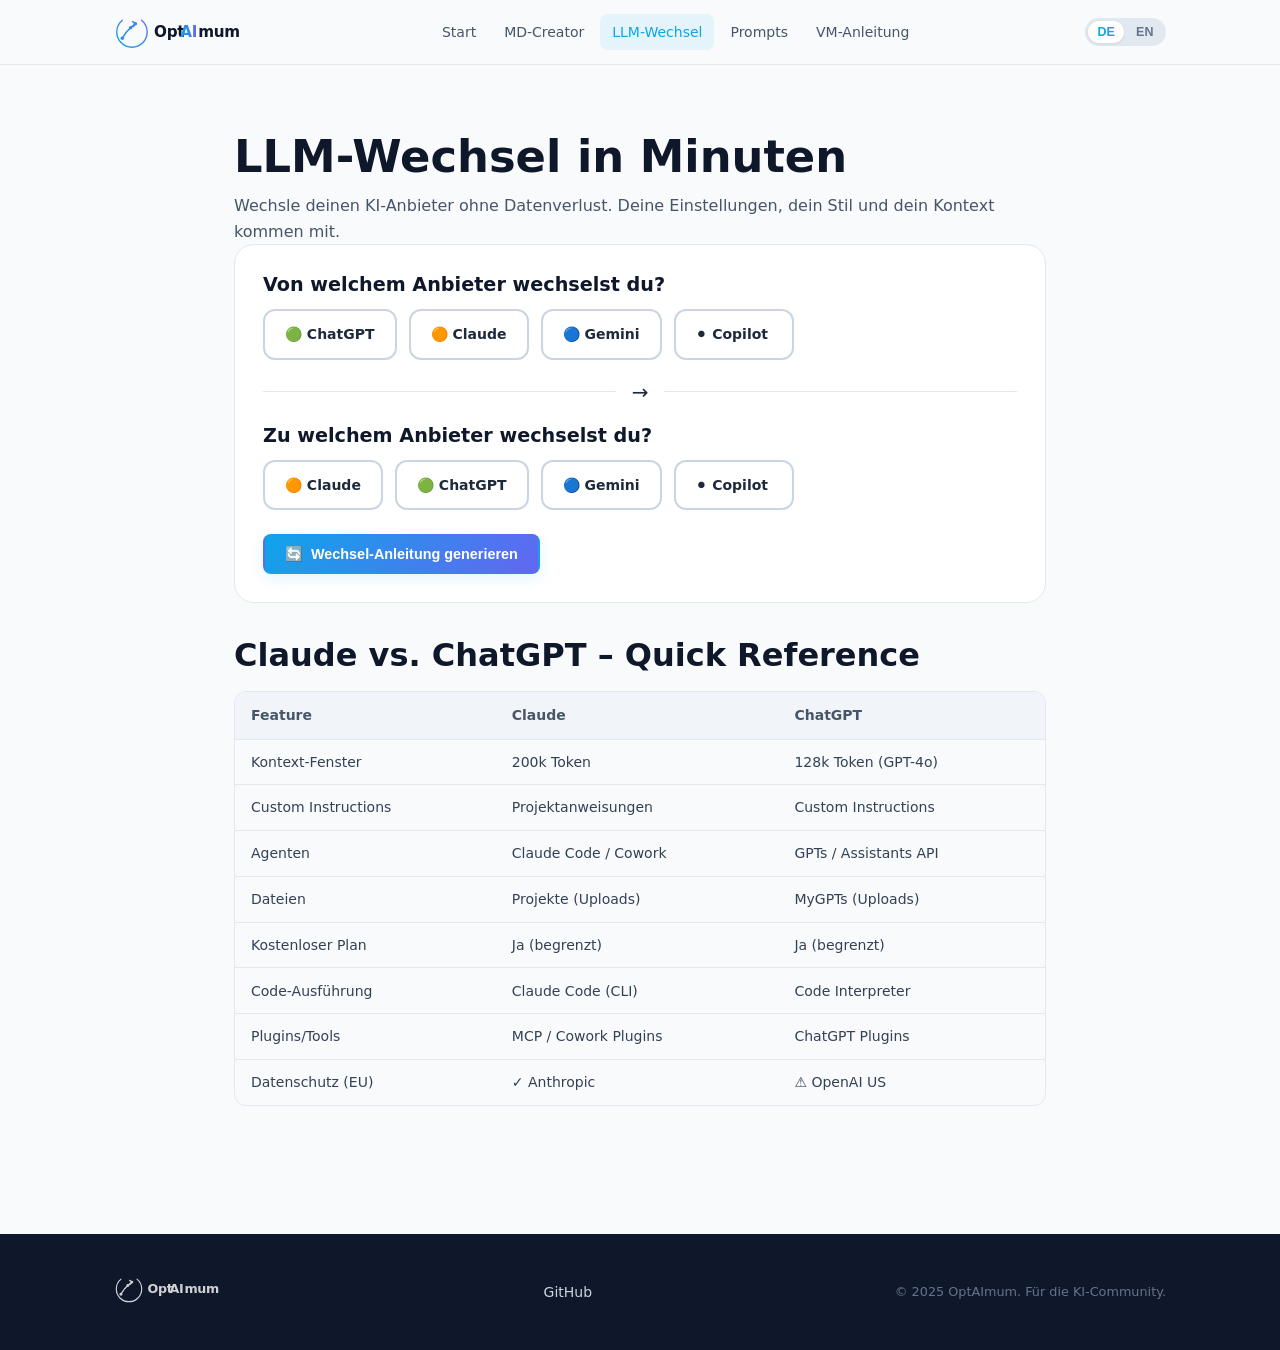
==== llm-switcher.html @ 298781e6 "feat: Initial release v0.1.0 – OptAImum Complete OptAImum website with: - MD Creator: Profile, Skill" ====
<!DOCTYPE html>
<html lang="de" data-lang="de">
<head>
  <meta charset="UTF-8"/>
  <meta name="viewport" content="width=device-width, initial-scale=1.0"/>
  <title>OptAImum – LLM-Wechsel</title>
  <link rel="stylesheet" href="css/style.css"/>
  <style>
    .arrow-badge {
      font-size: 1.5rem; display: flex; align-items: center;
      justify-content: center; color: var(--gray-400); padding: 0 0.5rem;
    }
    .step-card {
      background: var(--white); border: 1px solid var(--gray-200);
      border-radius: var(--radius); padding: 1.25rem; margin-bottom: 0.75rem;
      display: flex; gap: 1rem; align-items: flex-start;
    }
    .step-num {
      width: 32px; height: 32px; border-radius: 50%; flex-shrink: 0;
      background: var(--gradient); color: white; font-weight: 700;
      font-size: 0.875rem; display: flex; align-items: center; justify-content: center;
    }
    .step-time {
      margin-left: auto; font-size: 0.78rem; color: var(--gray-500);
      white-space: nowrap; padding-top: 0.2rem;
      background: var(--gray-100); padding: 0.2rem 0.6rem; border-radius: 10px;
    }
    .platforms-row { display: flex; align-items: center; gap: 0.75rem; flex-wrap: wrap; }
    .comparison-check { color: var(--accent); }
    .comparison-warn  { color: var(--warn); }
    .time-total {
      background: var(--gradient-soft); border: 1px solid rgba(14,165,233,0.2);
      border-radius: var(--radius); padding: 1rem 1.25rem;
      display: flex; align-items: center; gap: 1rem; margin-bottom: 1.5rem;
    }
  </style>
</head>
<body>

<nav class="navbar">
  <div class="container navbar-inner">
    <a class="navbar-logo" href="index.html"><img src="assets/logo.svg" alt="OptAImum" height="36"/></a>
    <button class="hamburger" id="hamburger"><span></span><span></span><span></span></button>
    <div class="navbar-links" id="navLinks">
      <a href="index.html" data-lang-key="nav.home">Start</a>
      <a href="md-creator.html" data-lang-key="nav.mdCreator">MD-Creator</a>
      <a href="llm-switcher.html" class="active" data-lang-key="nav.llmSwitch">LLM-Wechsel</a>
      <a href="prompt-generator.html" data-lang-key="nav.promptGen">Prompts</a>
      <a href="vm-guide.html" data-lang-key="nav.vmGuide">VM-Anleitung</a>
    </div>
    <div class="lang-toggle">
      <button class="lang-btn" data-lang="de">DE</button>
      <button class="lang-btn" data-lang="en">EN</button>
    </div>
  </div>
</nav>

<section class="section">
  <div class="container" style="max-width:860px">
    <h1 id="llmTitle">LLM-Wechsel in Minuten</h1>
    <p class="mt-1 mb-4" id="llmIntro">Wechsle deinen KI-Anbieter ohne Datenverlust.</p>

    <!-- Platform selector -->
    <div class="card mb-3">
      <h3 id="fromLabel" style="margin-bottom:0.75rem">Von welchem Anbieter wechselst du?</h3>
      <div class="platform-select" id="fromPlatforms">
        <div class="platform-chip" data-val="chatgpt" onclick="selectFrom('chatgpt')">🟢 ChatGPT</div>
        <div class="platform-chip" data-val="claude" onclick="selectFrom('claude')">🟠 Claude</div>
        <div class="platform-chip" data-val="gemini" onclick="selectFrom('gemini')">🔵 Gemini</div>
        <div class="platform-chip" data-val="copilot" onclick="selectFrom('copilot')">⚫ Copilot</div>
      </div>

      <div class="flex-center gap-2" style="margin: 1rem 0;">
        <div style="flex:1; height:1px; background: var(--gray-200)"></div>
        <span style="font-size: 1.25rem">→</span>
        <div style="flex:1; height:1px; background: var(--gray-200)"></div>
      </div>

      <h3 id="toLabel" style="margin-bottom:0.75rem">Zu welchem Anbieter wechselst du?</h3>
      <div class="platform-select" id="toPlatforms">
        <div class="platform-chip" data-val="claude" onclick="selectTo('claude')">🟠 Claude</div>
        <div class="platform-chip" data-val="chatgpt" onclick="selectTo('chatgpt')">🟢 ChatGPT</div>
        <div class="platform-chip" data-val="gemini" onclick="selectTo('gemini')">🔵 Gemini</div>
        <div class="platform-chip" data-val="copilot" onclick="selectTo('copilot')">⚫ Copilot</div>
      </div>

      <div class="mt-3">
        <button class="btn btn-primary" onclick="generateGuide()" id="generateBtn">
          🔄 <span id="generateBtnText">Wechsel-Anleitung generieren</span>
        </button>
      </div>
    </div>

    <!-- Guide output -->
    <div id="guideOutput" class="hidden">
      <div class="time-total">
        <span style="font-size:1.5rem">⏱️</span>
        <div>
          <strong id="timeTotalLabel">Geschätzter Aufwand:</strong>
          <span id="timeTotal">~18 Minuten</span>
        </div>
        <div class="ml-auto">
          <span class="badge badge-green" id="difficultyBadge">Einfach</span>
        </div>
      </div>

      <div id="stepsContainer"></div>

      <div class="alert alert-info mt-3" id="tipBox">
        <span class="alert-icon">💡</span>
        <span id="tipText"></span>
      </div>

      <div class="mt-3">
        <a href="md-creator.html" class="btn btn-primary">📝 <span id="mdCreatorLink">MD-Creator öffnen</span></a>
      </div>
    </div>

    <!-- Comparison table -->
    <div class="mt-4">
      <h2 id="compTitle" style="margin-bottom:1rem">Claude vs. ChatGPT – Quick Reference</h2>
      <div class="table-wrap">
        <table id="compTable">
          <thead><tr id="compHeaders"></tr></thead>
          <tbody id="compRows"></tbody>
        </table>
      </div>
    </div>

  </div>
</section>

<footer>
  <div class="container footer-inner">
    <div class="footer-logo"><img src="assets/logo.svg" alt="OptAImum"/></div>
    <div class="footer-links">
      <a href="https://github.com/cryptoclemens/OptAImum" target="_blank">GitHub</a>
    </div>
    <span class="text-muted" style="font-size:0.8rem;" data-lang-key="footer.copy">© 2025 OptAImum.</span>
  </div>
</footer>

<script src="js/i18n.js"></script>
<script src="js/app.js"></script>
<script>
  let fromPlatform = null;
  let toPlatform   = null;

  function selectFrom(val) {
    fromPlatform = val;
    document.querySelectorAll('#fromPlatforms .platform-chip').forEach(c => {
      c.classList.toggle('selected', c.dataset.val === val);
    });
  }
  function selectTo(val) {
    toPlatform = val;
    document.querySelectorAll('#toPlatforms .platform-chip').forEach(c => {
      c.classList.toggle('selected-to', c.dataset.val === val);
    });
  }

  function generateGuide() {
    if (!fromPlatform || !toPlatform) {
      showToast(currentLang === 'de' ? 'Bitte wähle Start- und Ziel-Plattform.' : 'Please select source and target platform.', 'error');
      return;
    }
    if (fromPlatform === toPlatform) {
      showToast(currentLang === 'de' ? 'Start und Ziel sind gleich.' : 'Source and target are the same.', 'error');
      return;
    }

    const llm = t[currentLang].llm;
    const key = `${fromPlatform}_${toPlatform}`;
    const steps = llm.steps[key];

    document.getElementById('guideOutput').classList.remove('hidden');

    if (steps) {
      const totalTime = steps.reduce((acc, s) => {
        const m = parseInt((s.time || '0').replace(/\D/g,'')) || 0;
        return acc + m;
      }, 0);
      document.getElementById('timeTotal').textContent = `~${totalTime} ${currentLang === 'de' ? 'Minuten' : 'minutes'}`;

      document.getElementById('stepsContainer').innerHTML = steps.map((s, i) => `
        <div class="step-card">
          <div class="step-num">${i+1}</div>
          <div style="flex:1">
            <strong>${s.title}</strong>
            <p class="text-sm mt-1">${s.desc}</p>
          </div>
          <span class="step-time">${s.time}</span>
        </div>
      `).join('');
    } else {
      document.getElementById('stepsContainer').innerHTML = `
        <div class="alert alert-warn">
          <span class="alert-icon">⚠️</span>
          <span>${currentLang === 'de'
            ? `Direkte Anleitung für ${fromPlatform} → ${toPlatform} wird bald ergänzt. Der allgemeine Prozess: Kontext sichern → Account einrichten → Einstellungen übertragen → Testen.`
            : `Direct guide for ${fromPlatform} → ${toPlatform} coming soon. General process: Save context → Set up account → Transfer settings → Test.`
          }</span>
        </div>`;
      document.getElementById('timeTotal').textContent = currentLang === 'de' ? '~20 Minuten' : '~20 minutes';
    }

    document.getElementById('tipText').textContent = llm.tip;
    document.getElementById('mdCreatorLink').textContent = currentLang === 'de' ? 'MD-Creator öffnen' : 'Open MD Creator';
  }

  function renderComparison() {
    const c = t[currentLang].llm.comparison;
    document.getElementById('compTitle').textContent = c.title;
    document.getElementById('compHeaders').innerHTML = c.headers.map(h => `<th>${h}</th>`).join('');
    document.getElementById('compRows').innerHTML = c.rows.map(row => `
      <tr>${row.map((cell, i) => `<td>${cell}</td>`).join('')}</tr>
    `).join('');
  }

  function refreshLabels() {
    const llm = t[currentLang].llm;
    document.getElementById('llmTitle').textContent = llm.pageTitle;
    document.getElementById('llmIntro').textContent = llm.intro;
    document.getElementById('fromLabel').textContent = llm.from;
    document.getElementById('toLabel').textContent = llm.to;
    document.getElementById('generateBtnText').textContent = llm.generate;
    renderComparison();
  }

  document.addEventListener('DOMContentLoaded', renderComparison);
  document.addEventListener('langChange', refreshLabels);
</script>
</body>
</html>
---- css/style.css ----
/* ============================================================
   OptAImum – Main Stylesheet
   ============================================================ */

:root {
  --primary:      #0EA5E9;
  --primary-dark: #0284C7;
  --secondary:    #6366F1;
  --accent:       #10B981;
  --warn:         #F59E0B;
  --dark:         #0F172A;
  --gray-900:     #1E293B;
  --gray-800:     #334155;
  --gray-700:     #475569;
  --gray-500:     #64748B;
  --gray-300:     #CBD5E1;
  --gray-200:     #E2E8F0;
  --gray-100:     #F1F5F9;
  --gray-50:      #F8FAFC;
  --white:        #FFFFFF;
  --gradient:     linear-gradient(135deg, #0EA5E9 0%, #6366F1 100%);
  --gradient-soft:linear-gradient(135deg, rgba(14,165,233,0.08) 0%, rgba(99,102,241,0.08) 100%);
  --radius:       12px;
  --radius-lg:    20px;
  --radius-sm:    8px;
  --shadow-sm:    0 1px 3px rgba(0,0,0,0.08);
  --shadow:       0 4px 16px rgba(14,165,233,0.12);
  --shadow-lg:    0 8px 40px rgba(14,165,233,0.18);
  --transition:   0.22s ease;
}

/* ---- Reset & Base ---- */
*, *::before, *::after { box-sizing: border-box; margin: 0; padding: 0; }
html { scroll-behavior: smooth; }
body {
  font-family: 'Segoe UI', Inter, system-ui, -apple-system, sans-serif;
  background: var(--gray-50);
  color: var(--gray-900);
  line-height: 1.6;
  min-height: 100vh;
}
a { color: var(--primary); text-decoration: none; transition: color var(--transition); }
a:hover { color: var(--secondary); }
img, svg { max-width: 100%; }
ul { list-style: none; }

/* ---- Typography ---- */
h1, h2, h3, h4 { line-height: 1.25; font-weight: 700; color: var(--dark); }
h1 { font-size: clamp(1.9rem, 4vw, 2.8rem); }
h2 { font-size: clamp(1.4rem, 3vw, 2rem); }
h3 { font-size: 1.2rem; }
p  { color: var(--gray-700); }

.gradient-text {
  background: var(--gradient);
  -webkit-background-clip: text;
  -webkit-text-fill-color: transparent;
  background-clip: text;
}

/* ---- Layout Utilities ---- */
.container { max-width: 1100px; margin: 0 auto; padding: 0 1.5rem; }
.section    { padding: 4rem 0; }
.section-sm { padding: 2.5rem 0; }
.flex       { display: flex; }
.flex-center{ display: flex; align-items: center; justify-content: center; }
.gap-1      { gap: 0.5rem; }
.gap-2      { gap: 1rem; }
.gap-3      { gap: 1.5rem; }
.grid-2     { display: grid; grid-template-columns: repeat(auto-fit, minmax(280px, 1fr)); gap: 1.5rem; }
.grid-3     { display: grid; grid-template-columns: repeat(auto-fit, minmax(240px, 1fr)); gap: 1.5rem; }
.grid-4     { display: grid; grid-template-columns: repeat(auto-fit, minmax(220px, 1fr)); gap: 1.5rem; }
.text-center{ text-align: center; }
.text-sm    { font-size: 0.875rem; }
.text-xs    { font-size: 0.75rem; }
.text-muted { color: var(--gray-500); }
.mt-1 { margin-top: 0.5rem; }
.mt-2 { margin-top: 1rem; }
.mt-3 { margin-top: 1.5rem; }
.mt-4 { margin-top: 2rem; }
.mb-1 { margin-bottom: 0.5rem; }
.mb-2 { margin-bottom: 1rem; }
.mb-3 { margin-bottom: 1.5rem; }
.hidden { display: none !important; }

/* ---- Navbar ---- */
.navbar {
  position: sticky; top: 0; z-index: 100;
  background: rgba(248,250,252,0.92);
  backdrop-filter: blur(12px);
  border-bottom: 1px solid var(--gray-200);
  padding: 0.875rem 0;
}
.navbar-inner {
  display: flex; align-items: center; justify-content: space-between;
  gap: 1rem;
}
.navbar-logo { display: flex; align-items: center; }
.navbar-logo img { height: 36px; }
.navbar-links {
  display: flex; align-items: center; gap: 0.25rem;
  flex-wrap: wrap;
}
.navbar-links a {
  padding: 0.4rem 0.75rem;
  border-radius: var(--radius-sm);
  font-size: 0.875rem; font-weight: 500;
  color: var(--gray-700);
  transition: all var(--transition);
}
.navbar-links a:hover, .navbar-links a.active {
  color: var(--primary);
  background: rgba(14,165,233,0.08);
}
.lang-toggle {
  display: flex; align-items: center;
  background: var(--gray-200); border-radius: 20px;
  padding: 3px; gap: 2px;
}
.lang-btn {
  border: none; background: none; cursor: pointer;
  padding: 0.25rem 0.6rem; border-radius: 16px;
  font-size: 0.78rem; font-weight: 600;
  color: var(--gray-500); transition: all var(--transition);
}
.lang-btn.active {
  background: var(--white); color: var(--primary);
  box-shadow: var(--shadow-sm);
}
.hamburger { display: none; cursor: pointer; background: none; border: none; padding: 0.5rem; }
.hamburger span {
  display: block; width: 22px; height: 2px;
  background: var(--gray-700); margin: 5px 0;
  border-radius: 2px; transition: all var(--transition);
}

/* ---- Buttons ---- */
.btn {
  display: inline-flex; align-items: center; gap: 0.5rem;
  padding: 0.6rem 1.25rem; border-radius: var(--radius-sm);
  font-size: 0.9rem; font-weight: 600; cursor: pointer;
  border: 2px solid transparent; transition: all var(--transition);
  text-decoration: none; white-space: nowrap;
}
.btn-primary {
  background: var(--gradient); color: var(--white);
  box-shadow: var(--shadow);
}
.btn-primary:hover {
  color: var(--white); transform: translateY(-1px);
  box-shadow: var(--shadow-lg);
}
.btn-secondary {
  background: var(--white); color: var(--primary);
  border-color: var(--primary);
}
.btn-secondary:hover {
  background: rgba(14,165,233,0.06); color: var(--primary);
  transform: translateY(-1px);
}
.btn-ghost {
  background: none; color: var(--gray-700);
  border-color: var(--gray-300);
}
.btn-ghost:hover { background: var(--gray-100); color: var(--dark); }
.btn-sm { padding: 0.4rem 0.9rem; font-size: 0.82rem; }
.btn-lg { padding: 0.8rem 1.75rem; font-size: 1rem; border-radius: var(--radius); }
.btn-block { width: 100%; justify-content: center; }

/* ---- Cards ---- */
.card {
  background: var(--white);
  border: 1px solid var(--gray-200);
  border-radius: var(--radius-lg);
  padding: 1.75rem;
  transition: all var(--transition);
}
.card:hover { box-shadow: var(--shadow); border-color: var(--gray-300); }
.card-feature {
  cursor: pointer; text-decoration: none;
  display: block; color: inherit;
}
.card-feature:hover {
  border-color: var(--primary);
  box-shadow: 0 0 0 3px rgba(14,165,233,0.1), var(--shadow);
  transform: translateY(-3px);
  color: inherit;
}
.card-icon {
  width: 52px; height: 52px;
  border-radius: var(--radius);
  background: var(--gradient-soft);
  display: flex; align-items: center; justify-content: center;
  font-size: 1.6rem; margin-bottom: 1rem;
  border: 1px solid var(--gray-200);
}

/* ---- Hero ---- */
.hero {
  padding: 5rem 0 4rem;
  background: linear-gradient(180deg, var(--white) 0%, var(--gray-50) 100%);
  border-bottom: 1px solid var(--gray-200);
  text-align: center;
}
.hero-badge {
  display: inline-flex; align-items: center; gap: 0.4rem;
  background: var(--gradient-soft);
  border: 1px solid rgba(14,165,233,0.25);
  border-radius: 20px; padding: 0.3rem 0.9rem;
  font-size: 0.78rem; font-weight: 600;
  color: var(--primary); margin-bottom: 1.5rem;
}
.hero p {
  max-width: 600px; margin: 1rem auto 2rem;
  font-size: 1.1rem; color: var(--gray-700);
}
.hero-actions { display: flex; gap: 1rem; justify-content: center; flex-wrap: wrap; }

/* ---- Section Header ---- */
.section-header { text-align: center; margin-bottom: 2.5rem; }
.section-header p { max-width: 540px; margin: 0.75rem auto 0; }

/* ---- Badges / Tags ---- */
.badge {
  display: inline-flex; align-items: center;
  padding: 0.2rem 0.6rem; border-radius: 20px;
  font-size: 0.72rem; font-weight: 600;
}
.badge-blue   { background: rgba(14,165,233,0.12); color: var(--primary); }
.badge-purple { background: rgba(99,102,241,0.12); color: var(--secondary); }
.badge-green  { background: rgba(16,185,129,0.12); color: var(--accent); }
.badge-yellow { background: rgba(245,158,11,0.12); color: var(--warn); }

/* ---- Alert / Info Boxes ---- */
.alert {
  border-radius: var(--radius);
  padding: 1rem 1.25rem;
  border: 1px solid;
  font-size: 0.88rem;
  display: flex; gap: 0.75rem; align-items: flex-start;
}
.alert-info   { background: rgba(14,165,233,0.07); border-color: rgba(14,165,233,0.25); color: var(--gray-800); }
.alert-success{ background: rgba(16,185,129,0.07); border-color: rgba(16,185,129,0.25); color: var(--gray-800); }
.alert-warn   { background: rgba(245,158,11,0.07); border-color: rgba(245,158,11,0.25); color: var(--gray-800); }
.alert-icon   { font-size: 1.1rem; flex-shrink: 0; margin-top: 1px; }

/* ---- Forms ---- */
.form-group { margin-bottom: 1.25rem; }
.form-label {
  display: block; font-size: 0.875rem; font-weight: 600;
  color: var(--gray-800); margin-bottom: 0.4rem;
}
.form-hint { font-size: 0.78rem; color: var(--gray-500); margin-top: 0.3rem; }
.form-input, .form-select, .form-textarea {
  width: 100%; padding: 0.65rem 0.9rem;
  border: 1.5px solid var(--gray-300);
  border-radius: var(--radius-sm);
  font-size: 0.9rem; color: var(--gray-900);
  background: var(--white);
  transition: border-color var(--transition), box-shadow var(--transition);
  outline: none;
  font-family: inherit;
}
.form-input:focus, .form-select:focus, .form-textarea:focus {
  border-color: var(--primary);
  box-shadow: 0 0 0 3px rgba(14,165,233,0.12);
}
.form-textarea { resize: vertical; min-height: 90px; }
.choice-grid {
  display: grid;
  grid-template-columns: repeat(auto-fill, minmax(190px, 1fr));
  gap: 0.6rem;
}
.choice-item {
  border: 1.5px solid var(--gray-300);
  border-radius: var(--radius-sm);
  padding: 0.65rem 0.9rem;
  cursor: pointer; font-size: 0.875rem;
  display: flex; align-items: center; gap: 0.5rem;
  transition: all var(--transition);
  user-select: none;
}
.choice-item:hover { border-color: var(--primary); background: rgba(14,165,233,0.04); }
.choice-item.selected { border-color: var(--primary); background: rgba(14,165,233,0.08); color: var(--primary); font-weight: 600; }
.choice-item input { display: none; }

/* ---- Wizard / Stepper ---- */
.stepper {
  display: flex; align-items: flex-start;
  gap: 0; overflow-x: auto;
  padding-bottom: 0.5rem; margin-bottom: 2rem;
}
.step {
  display: flex; align-items: center; flex: 1; min-width: 80px;
}
.step-circle {
  width: 32px; height: 32px; border-radius: 50%;
  display: flex; align-items: center; justify-content: center;
  font-size: 0.8rem; font-weight: 700; flex-shrink: 0;
  border: 2px solid var(--gray-300);
  color: var(--gray-500); background: var(--white);
  transition: all var(--transition);
}
.step.active   .step-circle { border-color: var(--primary); color: var(--primary); box-shadow: 0 0 0 3px rgba(14,165,233,0.15); }
.step.done     .step-circle { border-color: var(--accent); background: var(--accent); color: var(--white); }
.step-label { font-size: 0.72rem; color: var(--gray-500); text-align: center; margin-top: 0.3rem; }
.step.active .step-label { color: var(--primary); font-weight: 600; }
.step.done   .step-label { color: var(--accent); }
.step-connector { flex: 1; height: 2px; background: var(--gray-200); margin: 0 0.25rem; margin-top: -6px; }
.step.done + .step .step-connector, .step.done .step-connector { background: var(--accent); }
.step-inner { display: flex; flex-direction: column; align-items: center; }

.wizard-panel { animation: fadeIn 0.2s ease; }
@keyframes fadeIn { from { opacity: 0; transform: translateY(6px); } to { opacity: 1; transform: none; } }

/* ---- Code / MD Output ---- */
.code-block {
  background: var(--gray-900); color: #E2E8F0;
  border-radius: var(--radius); padding: 1.25rem 1.5rem;
  font-family: 'Cascadia Code', 'Fira Code', 'Courier New', monospace;
  font-size: 0.83rem; line-height: 1.7;
  overflow-x: auto; white-space: pre-wrap;
  word-break: break-word; max-height: 420px; overflow-y: auto;
  position: relative;
}
.copy-btn {
  position: absolute; top: 0.75rem; right: 0.75rem;
  background: rgba(255,255,255,0.1); color: #E2E8F0;
  border: 1px solid rgba(255,255,255,0.2);
  border-radius: var(--radius-sm); padding: 0.3rem 0.65rem;
  font-size: 0.75rem; cursor: pointer;
  transition: all var(--transition);
}
.copy-btn:hover { background: rgba(255,255,255,0.2); }
.copy-btn.copied { background: rgba(16,185,129,0.4); color: #fff; }

/* ---- Table ---- */
.table-wrap { overflow-x: auto; border-radius: var(--radius); border: 1px solid var(--gray-200); }
table { width: 100%; border-collapse: collapse; font-size: 0.875rem; }
th { background: var(--gray-100); color: var(--gray-700); font-weight: 600; padding: 0.75rem 1rem; text-align: left; border-bottom: 1px solid var(--gray-200); }
td { padding: 0.7rem 1rem; border-bottom: 1px solid var(--gray-200); color: var(--gray-800); vertical-align: top; }
tr:last-child td { border-bottom: none; }
tr:hover td { background: var(--gray-50); }
.check { color: var(--accent); }
.cross { color: #EF4444; }
.partial { color: var(--warn); }

/* ---- Tabs ---- */
.tabs { display: flex; gap: 0; border-bottom: 2px solid var(--gray-200); margin-bottom: 1.5rem; }
.tab-btn {
  padding: 0.65rem 1.25rem; font-size: 0.875rem; font-weight: 600;
  color: var(--gray-500); cursor: pointer; border: none; background: none;
  border-bottom: 2px solid transparent; margin-bottom: -2px;
  transition: all var(--transition);
}
.tab-btn:hover { color: var(--primary); }
.tab-btn.active { color: var(--primary); border-bottom-color: var(--primary); }
.tab-panel { display: none; }
.tab-panel.active { display: block; animation: fadeIn 0.2s ease; }

/* ---- API Key Box ---- */
.api-key-section {
  background: var(--gradient-soft);
  border: 1px solid rgba(99,102,241,0.2);
  border-radius: var(--radius);
  padding: 1.25rem;
}
.api-toggle {
  display: flex; align-items: center; gap: 0.5rem;
  cursor: pointer; font-size: 0.875rem; font-weight: 600;
  color: var(--secondary);
}
.toggle-switch {
  position: relative; width: 38px; height: 22px;
  display: inline-block; cursor: pointer;
}
.toggle-switch input { opacity: 0; width: 0; height: 0; }
.toggle-track {
  position: absolute; inset: 0;
  background: var(--gray-300); border-radius: 22px;
  transition: all var(--transition);
}
.toggle-track::after {
  content: ''; position: absolute;
  width: 16px; height: 16px;
  background: white; border-radius: 50%;
  left: 3px; top: 3px;
  transition: all var(--transition);
}
input:checked + .toggle-track { background: var(--secondary); }
input:checked + .toggle-track::after { transform: translateX(16px); }

/* ---- Progress Bar ---- */
.progress-bar {
  height: 6px; background: var(--gray-200);
  border-radius: 3px; margin-bottom: 2rem;
  overflow: hidden;
}
.progress-fill {
  height: 100%; background: var(--gradient);
  border-radius: 3px; transition: width 0.4s ease;
}

/* ---- Placement Guide ---- */
.placement-card {
  border: 1px solid var(--gray-200); border-radius: var(--radius);
  padding: 1.25rem; margin-bottom: 0.75rem;
  display: flex; gap: 1rem; align-items: flex-start;
}
.placement-icon { font-size: 1.5rem; flex-shrink: 0; }
.placement-steps { margin-top: 0.5rem; padding-left: 1rem; }
.placement-steps li { color: var(--gray-700); font-size: 0.875rem; margin-bottom: 0.25rem; list-style: decimal; }

/* ---- LLM Switcher ---- */
.platform-select {
  display: flex; gap: 0.75rem; flex-wrap: wrap;
}
.platform-chip {
  border: 2px solid var(--gray-300); border-radius: var(--radius);
  padding: 0.75rem 1.25rem; cursor: pointer;
  font-size: 0.875rem; font-weight: 600; text-align: center;
  transition: all var(--transition); min-width: 120px;
  display: flex; align-items: center; gap: 0.5rem;
}
.platform-chip:hover { border-color: var(--primary); background: rgba(14,165,233,0.04); }
.platform-chip.selected { border-color: var(--primary); background: rgba(14,165,233,0.08); color: var(--primary); }
.platform-chip.selected-to { border-color: var(--accent); background: rgba(16,185,129,0.08); color: var(--accent); }

/* ---- VM Table Colors ---- */
.tier-free    { background: rgba(16,185,129,0.07); }
.tier-budget  { background: rgba(14,165,233,0.07); }
.tier-mid     { background: rgba(245,158,11,0.05); }
.best-pick { font-weight: 700; color: var(--accent); }

/* ---- Footer ---- */
footer {
  background: var(--dark); color: var(--gray-300);
  padding: 2.5rem 0; margin-top: 4rem;
  font-size: 0.875rem;
}
footer a { color: var(--gray-300); }
footer a:hover { color: var(--white); }
.footer-inner {
  display: flex; justify-content: space-between; align-items: center;
  flex-wrap: wrap; gap: 1rem;
}
.footer-logo img { height: 30px; filter: brightness(0) invert(1); opacity: 0.8; }
.footer-links { display: flex; gap: 1.5rem; }

/* ---- Responsive ---- */
@media (max-width: 768px) {
  .hamburger { display: block; }
  .navbar-links {
    display: none; position: absolute;
    top: 100%; left: 0; right: 0;
    background: var(--white);
    border-bottom: 1px solid var(--gray-200);
    padding: 0.75rem 1.5rem;
    flex-direction: column; align-items: flex-start;
    box-shadow: var(--shadow);
  }
  .navbar-links.open { display: flex; }
  .navbar-links a { font-size: 0.95rem; padding: 0.5rem 0; }
  .hero { padding: 3rem 0 2.5rem; }
  .section { padding: 2.5rem 0; }
  .footer-inner { flex-direction: column; text-align: center; }
  .footer-links { justify-content: center; }
}

/* ---- Prompt Output ---- */
.prompt-output {
  background: var(--gray-900); color: #E2E8F0;
  border-radius: var(--radius); padding: 1.25rem 1.5rem;
  font-size: 0.875rem; line-height: 1.75;
  white-space: pre-wrap; word-break: break-word;
  max-height: 500px; overflow-y: auto;
  position: relative;
}
.agent-badge {
  display: inline-flex; align-items: center; gap: 0.4rem;
  background: var(--white); border: 1.5px solid var(--gray-200);
  border-radius: var(--radius); padding: 0.75rem 1.25rem;
  cursor: pointer; font-size: 0.875rem; font-weight: 600;
  color: var(--gray-700); transition: all var(--transition);
}
.agent-badge:hover, .agent-badge.active {
  border-color: var(--primary); color: var(--primary);
  background: rgba(14,165,233,0.05);
  box-shadow: 0 0 0 3px rgba(14,165,233,0.1);
}
.agent-grid { display: flex; flex-wrap: wrap; gap: 0.75rem; }
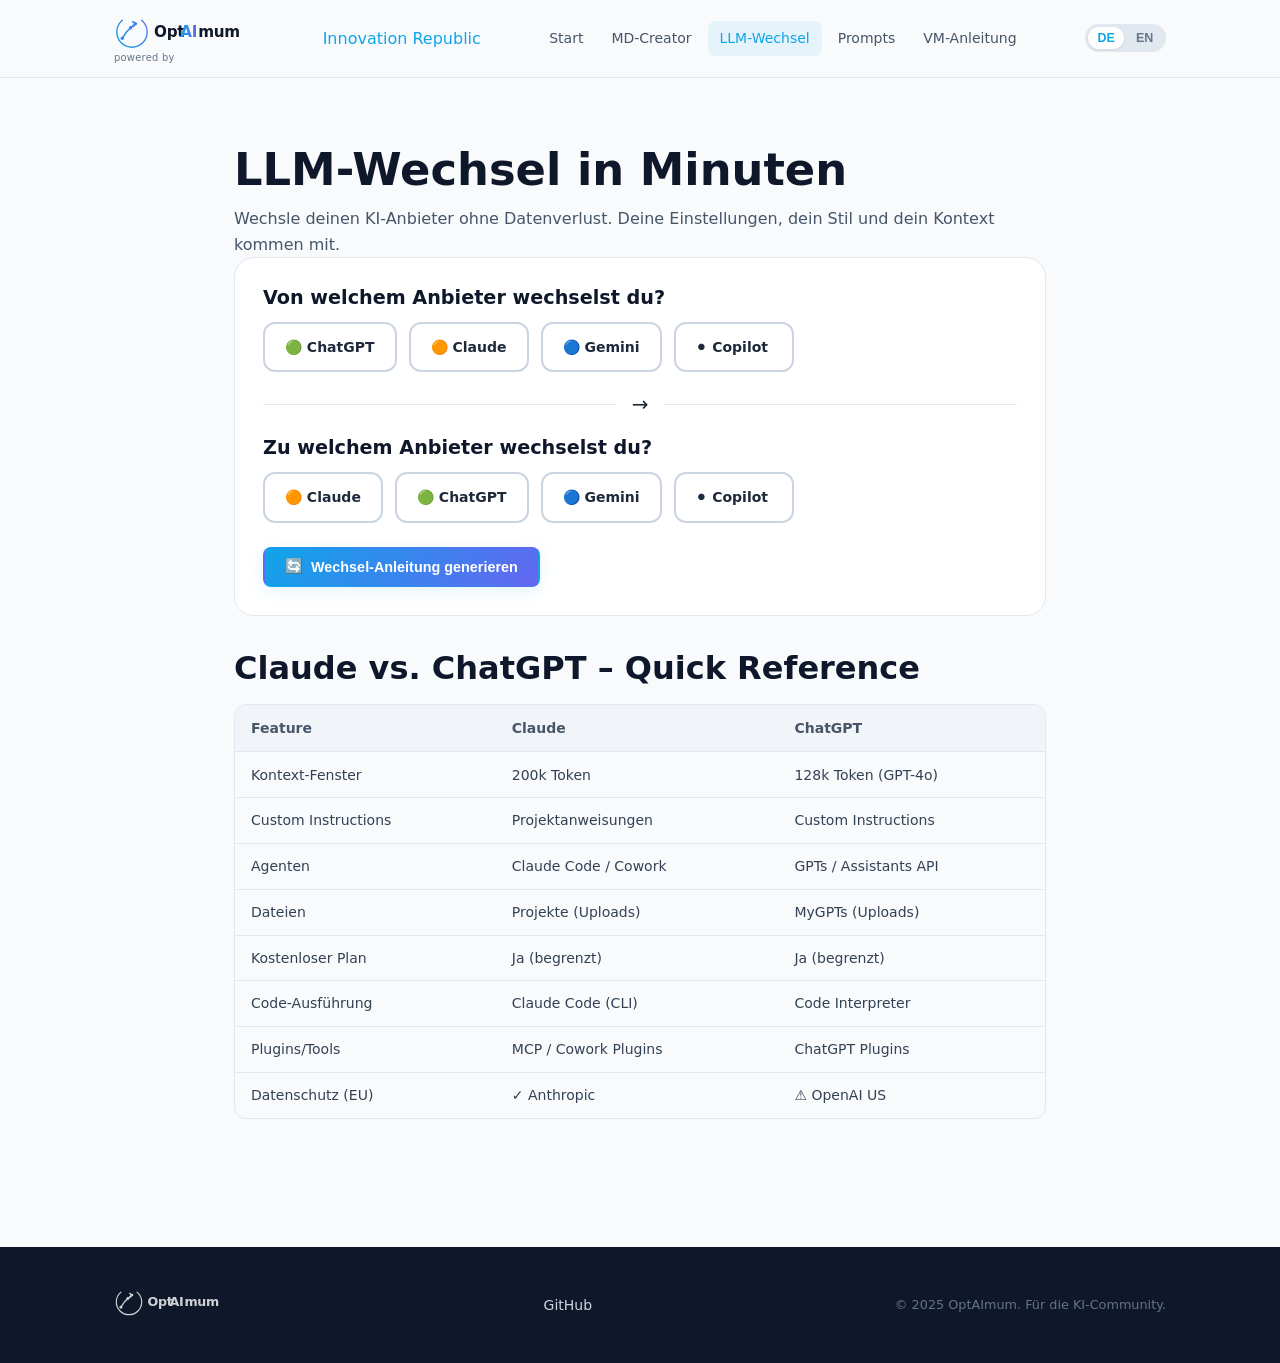
==== commit a987d92b: "feat: Innovation Republic branding + Feature Tracker Excel - Add 'powered by Innovation Republic' be" ====
--- a/llm-switcher.html
+++ b/llm-switcher.html
@@ -39,7 +39,10 @@
 
 <nav class="navbar">
   <div class="container navbar-inner">
-    <a class="navbar-logo" href="index.html"><img src="assets/logo.svg" alt="OptAImum" height="36"/></a>
+    <a class="navbar-logo-wrap" href="index.html">
+      <img src="assets/logo.svg" alt="OptAImum" height="36"/>
+      <span class="ir-powered">powered by <a href="https://innovation-republic.com" target="_blank" rel="noopener">Innovation Republic</a></span>
+    </a>
     <button class="hamburger" id="hamburger"><span></span><span></span><span></span></button>
     <div class="navbar-links" id="navLinks">
       <a href="index.html" data-lang-key="nav.home">Start</a>
--- a/css/style.css
+++ b/css/style.css
@@ -83,6 +83,31 @@
 .mb-3 { margin-bottom: 1.5rem; }
 .hidden { display: none !important; }
 
+/* ---- Innovation Republic Branding ---- */
+.ir-powered {
+  font-size: 0.62rem;
+  color: var(--gray-500);
+  letter-spacing: 0.25px;
+  white-space: nowrap;
+  margin-top: 1px;
+  line-height: 1;
+}
+.ir-powered a {
+  color: var(--secondary);
+  font-weight: 700;
+  text-decoration: none;
+  opacity: 0.85;
+  transition: opacity var(--transition);
+}
+.ir-powered a:hover { opacity: 1; color: var(--secondary); }
+.navbar-logo-wrap {
+  display: flex;
+  flex-direction: column;
+  align-items: flex-start;
+  gap: 2px;
+  text-decoration: none;
+}
+
 /* ---- Navbar ---- */
 .navbar {
   position: sticky; top: 0; z-index: 100;
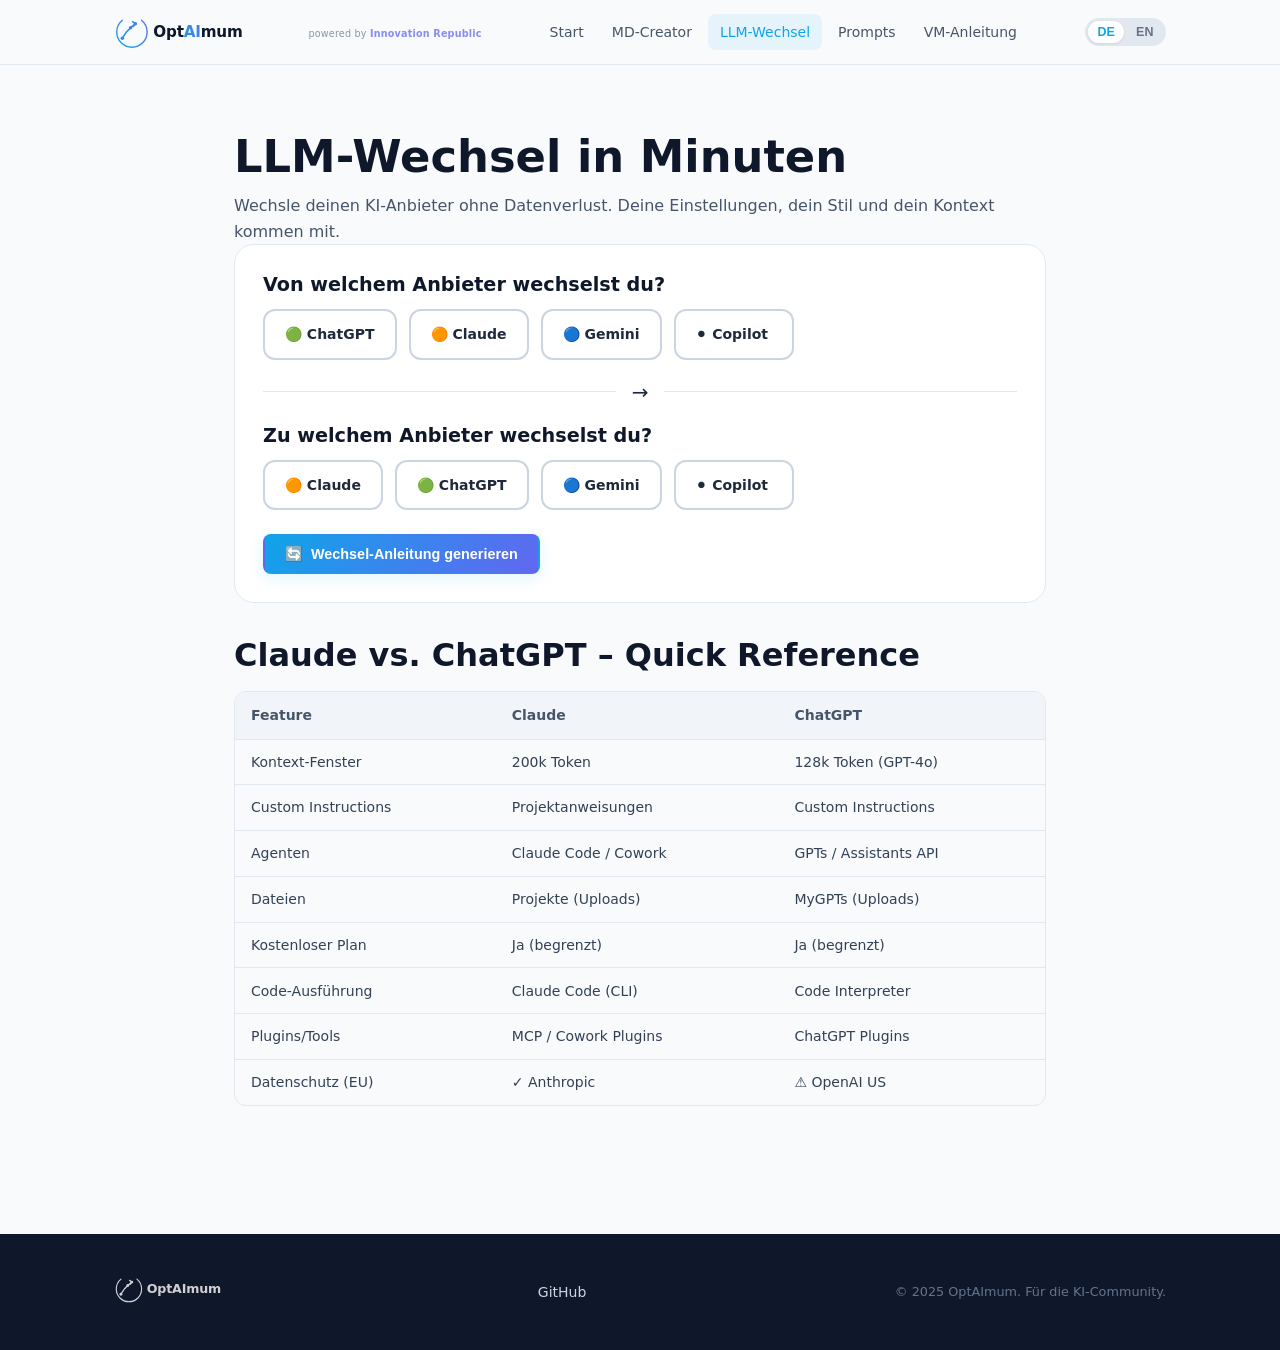
==== commit d83d95f5: "fix: OptAImum logo gap + Innovation Republic logo integration - Fix logo SVG: replace 3 separate <te" ====
--- a/llm-switcher.html
+++ b/llm-switcher.html
@@ -41,7 +41,7 @@
   <div class="container navbar-inner">
     <a class="navbar-logo-wrap" href="index.html">
       <img src="assets/logo.svg" alt="OptAImum" height="36"/>
-      <span class="ir-powered">powered by <a href="https://innovation-republic.com" target="_blank" rel="noopener">Innovation Republic</a></span>
+      <a href="https://www.innovation-republic.de" target="_blank" rel="noopener" class="ir-logo-link"><img src="assets/ir-logo.svg" alt="Innovation Republic" class="ir-logo" onerror="this.style.display='none';this.nextElementSibling.style.display='inline'"/><span class="ir-powered-fallback">powered by <strong>Innovation Republic</strong></span></a>
     </a>
     <button class="hamburger" id="hamburger"><span></span><span></span><span></span></button>
     <div class="navbar-links" id="navLinks">
--- a/css/style.css
+++ b/css/style.css
@@ -84,29 +84,35 @@
 .hidden { display: none !important; }
 
 /* ---- Innovation Republic Branding ---- */
-.ir-powered {
-  font-size: 0.62rem;
-  color: var(--gray-500);
-  letter-spacing: 0.25px;
-  white-space: nowrap;
-  margin-top: 1px;
-  line-height: 1;
-}
-.ir-powered a {
-  color: var(--secondary);
-  font-weight: 700;
-  text-decoration: none;
-  opacity: 0.85;
-  transition: opacity var(--transition);
-}
-.ir-powered a:hover { opacity: 1; color: var(--secondary); }
 .navbar-logo-wrap {
   display: flex;
   flex-direction: column;
   align-items: flex-start;
-  gap: 2px;
+  gap: 3px;
   text-decoration: none;
 }
+.ir-logo-link {
+  display: block;
+  line-height: 1;
+  opacity: 0.75;
+  transition: opacity var(--transition);
+  text-decoration: none;
+}
+.ir-logo-link:hover { opacity: 1; }
+.ir-logo {
+  height: 14px;
+  width: auto;
+  display: block;
+}
+/* Fallback text if logo file not yet placed */
+.ir-powered-fallback {
+  display: none;
+  font-size: 0.6rem;
+  color: var(--gray-500);
+  letter-spacing: 0.2px;
+  white-space: nowrap;
+}
+.ir-powered-fallback strong { color: var(--secondary); font-weight: 700; }
 
 /* ---- Navbar ---- */
 .navbar {
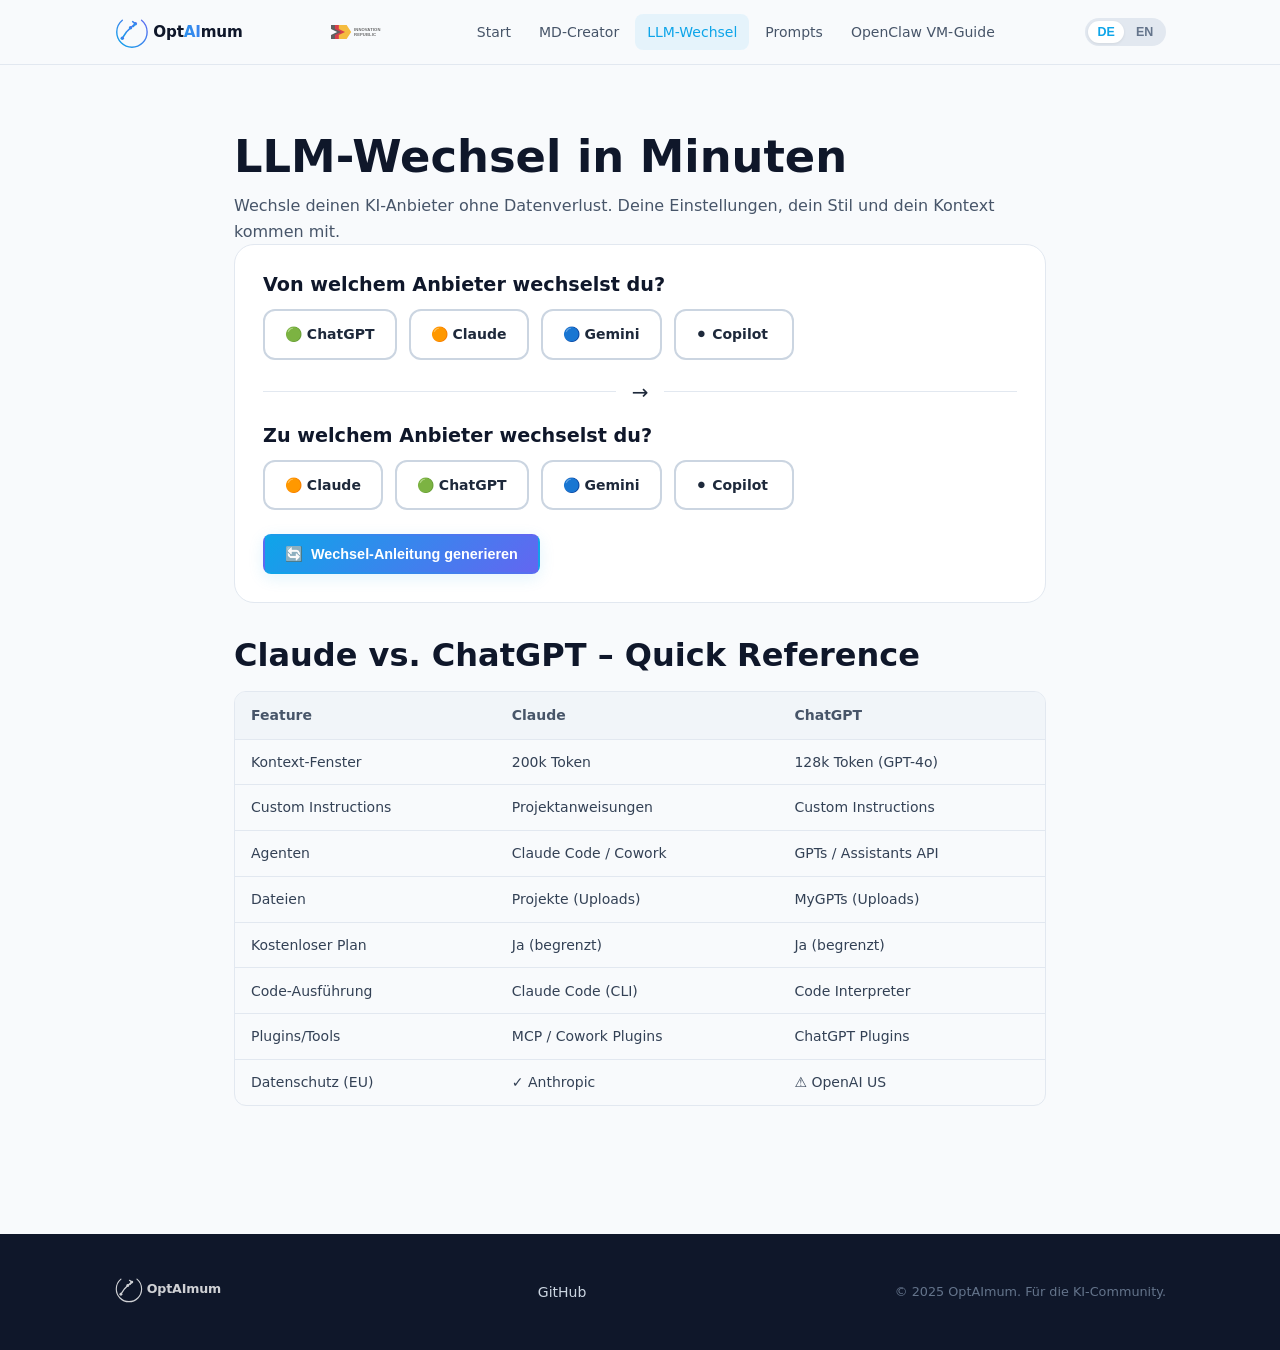
==== commit d29d3140: "feat: v0.1.1 – IR logo, favicon, Gemini 2.0, new LLM guides & VM improvements - Add Innovation Repub" ====
--- a/llm-switcher.html
+++ b/llm-switcher.html
@@ -5,6 +5,8 @@
   <meta name="viewport" content="width=device-width, initial-scale=1.0"/>
   <title>OptAImum – LLM-Wechsel</title>
   <link rel="stylesheet" href="css/style.css"/>
+  <link rel="icon" type="image/svg+xml" href="assets/favicon.svg"/>
+  <link rel="icon" type="image/png" href="assets/favicon.png"/>
   <style>
     .arrow-badge {
       font-size: 1.5rem; display: flex; align-items: center;
@@ -49,7 +51,7 @@
       <a href="md-creator.html" data-lang-key="nav.mdCreator">MD-Creator</a>
       <a href="llm-switcher.html" class="active" data-lang-key="nav.llmSwitch">LLM-Wechsel</a>
       <a href="prompt-generator.html" data-lang-key="nav.promptGen">Prompts</a>
-      <a href="vm-guide.html" data-lang-key="nav.vmGuide">VM-Anleitung</a>
+      <a href="vm-guide.html" data-lang-key="nav.vmGuide">OpenClaw VM-Guide</a>
     </div>
     <div class="lang-toggle">
       <button class="lang-btn" data-lang="de">DE</button>
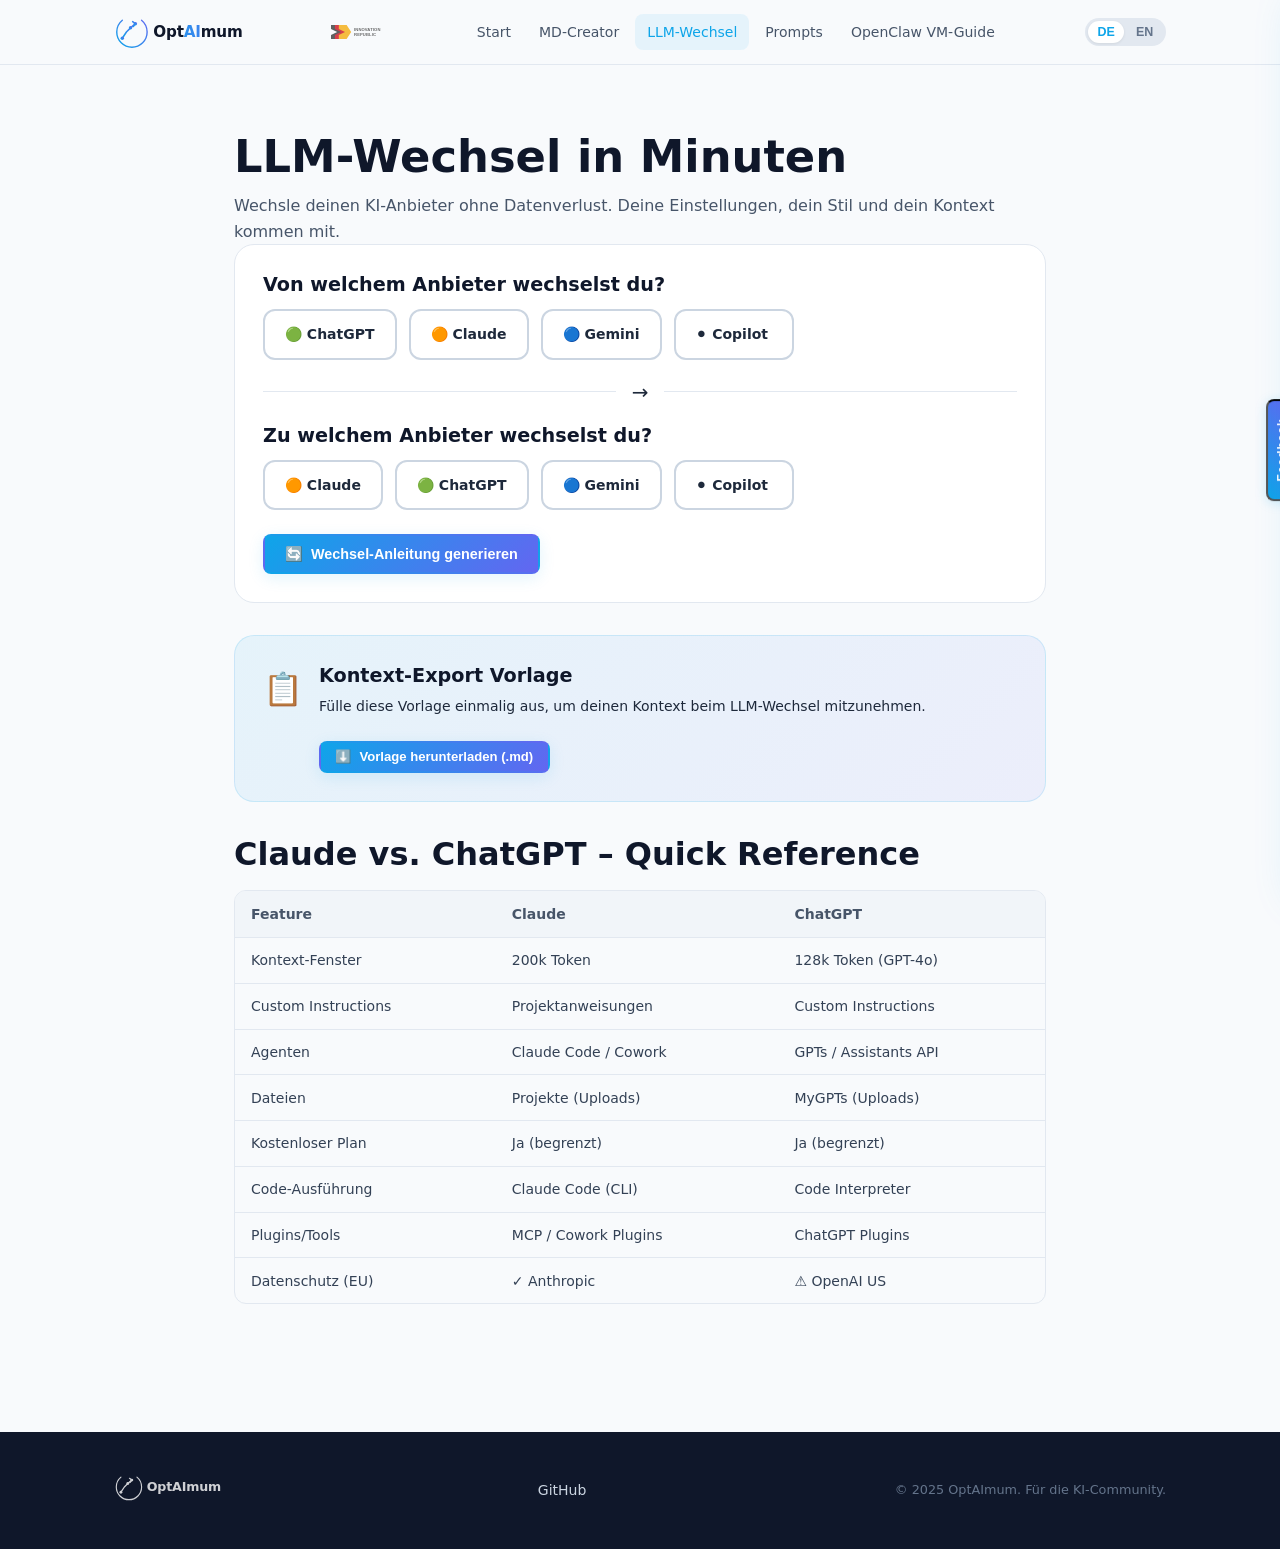
==== commit b55de9ff: "feat: v0.1.2 – Feedback-Slidebar, Dark Mode, Templates, DO-Setup, MD-Preview & Export - Add Feedback" ====
--- a/llm-switcher.html
+++ b/llm-switcher.html
@@ -118,6 +118,20 @@
 
       <div class="mt-3">
         <a href="md-creator.html" class="btn btn-primary">📝 <span id="mdCreatorLink">MD-Creator öffnen</span></a>
+      </div>
+    </div>
+
+    <!-- Kontext-Export Vorlage (Feature #14) -->
+    <div class="card mt-4" style="background:var(--gradient-soft); border:1.5px solid rgba(14,165,233,0.15)">
+      <div style="display:flex; align-items:flex-start; gap:1rem; flex-wrap:wrap">
+        <div style="font-size:2rem">📋</div>
+        <div style="flex:1; min-width:220px">
+          <h3 id="exportTitle" style="margin:0 0 0.4rem">Kontext-Export Vorlage</h3>
+          <p id="exportDesc" class="text-sm mt-0 mb-3" style="color:var(--gray-600)">Fülle diese Vorlage einmalig aus, um deinen Kontext beim LLM-Wechsel mitzunehmen.</p>
+          <button class="btn btn-primary btn-sm" onclick="downloadContextTemplate()">
+            ⬇️ <span id="exportBtn">Vorlage herunterladen (.md)</span>
+          </button>
+        </div>
       </div>
     </div>
 
@@ -211,6 +225,80 @@
 
     document.getElementById('tipText').textContent = llm.tip;
     document.getElementById('mdCreatorLink').textContent = currentLang === 'de' ? 'MD-Creator öffnen' : 'Open MD Creator';
+    // Export template labels
+    document.getElementById('exportTitle').textContent = llm.exportTitle;
+    document.getElementById('exportDesc').textContent  = llm.exportDesc;
+    document.getElementById('exportBtn').textContent   = llm.exportBtn;
+  }
+
+  function downloadContextTemplate() {
+    const de = currentLang === 'de';
+    const content = de ? `# Mein KI-Kontext – Übertragungsvorlage
+> Erstellt mit OptAImum | optaimum.de
+
+## Über mich
+- **Beruf / Rolle:** <!-- z.B. Software-Entwickler, Marketing-Manager … -->
+- **Branche:**
+- **Unternehmen / Projekt:**
+- **KI-Erfahrung:** <!-- Anfänger / Fortgeschritten / Profi -->
+
+## Meine Hauptaufgaben mit KI
+<!-- Liste deine häufigsten Use Cases auf -->
+1.
+2.
+3.
+
+## Kommunikationspräferenzen
+- **Sprache:** Deutsch
+- **Stil:** <!-- z.B. professionell, locker, präzise … -->
+- **Format bevorzugt:** <!-- z.B. kurze Antworten, Markdown-Listen, Codeblöcke … -->
+- **Vermeiden:** <!-- z.B. lange Erklärungen, Füllwörter … -->
+
+## Wichtiger Projektkontext
+<!-- Beschreibe laufende Projekte oder wiederkehrende Aufgaben -->
+
+## Tools & Tech-Stack
+<!-- z.B. Python, VS Code, Google Workspace, Slack … -->
+
+## Spezielle Anweisungen
+<!-- z.B. "Antworte immer auf Deutsch", "Nutze DU-Form", "Halte Antworten unter 200 Wörtern" -->
+
+---
+*Vorlage generiert von OptAImum – optimiere deine KI-Nutzung*
+` : `# My AI Context – Transfer Template
+> Created with OptAImum | optaimum.de
+
+## About Me
+- **Job / Role:** <!-- e.g. Software Engineer, Marketing Manager … -->
+- **Industry:**
+- **Company / Project:**
+- **AI Experience:** <!-- Beginner / Intermediate / Pro -->
+
+## My Main AI Tasks
+<!-- List your most frequent use cases -->
+1.
+2.
+3.
+
+## Communication Preferences
+- **Language:** English
+- **Style:** <!-- e.g. professional, casual, precise … -->
+- **Preferred Format:** <!-- e.g. short answers, Markdown lists, code blocks … -->
+- **Avoid:** <!-- e.g. lengthy explanations, filler phrases … -->
+
+## Important Project Context
+<!-- Describe ongoing projects or recurring tasks -->
+
+## Tools & Tech Stack
+<!-- e.g. Python, VS Code, Google Workspace, Slack … -->
+
+## Special Instructions
+<!-- e.g. "Always reply in English", "Use informal tone", "Keep answers under 200 words" -->
+
+---
+*Template generated by OptAImum – optimize your AI usage*
+`;
+    downloadMd(content, 'optaimum-kontext-vorlage.md');
   }
 
   function renderComparison() {
--- a/css/style.css
+++ b/css/style.css
@@ -520,3 +520,260 @@
   box-shadow: 0 0 0 3px rgba(14,165,233,0.1);
 }
 .agent-grid { display: flex; flex-wrap: wrap; gap: 0.75rem; }
+
+/* ============================================================
+   Feedback Slidebar  (Feature #18)
+   ============================================================ */
+
+/* Floating trigger tab */
+.feedback-tab {
+  position: fixed;
+  right: -2px;
+  top: 50%;
+  transform: translateY(-50%) rotate(-90deg) translateX(50%);
+  transform-origin: right center;
+  background: var(--gradient);
+  color: var(--white);
+  font-size: 0.75rem;
+  font-weight: 700;
+  letter-spacing: 0.08em;
+  padding: 0.45rem 1.1rem;
+  border-radius: var(--radius-sm) var(--radius-sm) 0 0;
+  cursor: pointer;
+  z-index: 1100;
+  box-shadow: -2px 0 12px rgba(14,165,233,0.18);
+  user-select: none;
+  transition: background var(--transition), box-shadow var(--transition);
+  white-space: nowrap;
+}
+.feedback-tab:hover {
+  box-shadow: -2px 0 20px rgba(14,165,233,0.32);
+}
+
+/* Slide-in panel */
+.feedback-panel {
+  position: fixed;
+  right: -380px;
+  top: 0;
+  width: 360px;
+  height: 100vh;
+  background: var(--white);
+  box-shadow: -6px 0 40px rgba(14,165,233,0.14);
+  z-index: 1200;
+  display: flex;
+  flex-direction: column;
+  transition: right 0.35s cubic-bezier(0.4, 0, 0.2, 1);
+  overflow-y: auto;
+}
+.feedback-panel.open {
+  right: 0;
+}
+
+/* Overlay */
+.feedback-overlay {
+  position: fixed;
+  inset: 0;
+  background: rgba(15,23,42,0.38);
+  z-index: 1190;
+  opacity: 0;
+  pointer-events: none;
+  transition: opacity 0.3s ease;
+}
+.feedback-overlay.open {
+  opacity: 1;
+  pointer-events: auto;
+}
+
+/* Panel header */
+.feedback-header {
+  background: var(--gradient);
+  color: var(--white);
+  padding: 1.25rem 1.5rem 1rem;
+  display: flex;
+  align-items: center;
+  justify-content: space-between;
+  flex-shrink: 0;
+}
+.feedback-header h3 {
+  margin: 0;
+  font-size: 1rem;
+  font-weight: 700;
+}
+.feedback-close {
+  background: rgba(255,255,255,0.2);
+  border: none;
+  color: var(--white);
+  width: 30px; height: 30px;
+  border-radius: 50%;
+  cursor: pointer;
+  font-size: 1rem;
+  display: flex; align-items: center; justify-content: center;
+  transition: background var(--transition);
+  flex-shrink: 0;
+}
+.feedback-close:hover { background: rgba(255,255,255,0.35); }
+
+/* Panel body */
+.feedback-body {
+  padding: 1.5rem;
+  flex: 1;
+  display: flex;
+  flex-direction: column;
+  gap: 1.25rem;
+}
+.feedback-label {
+  font-size: 0.82rem;
+  font-weight: 600;
+  color: var(--gray-700);
+  margin-bottom: 0.4rem;
+  display: block;
+}
+
+/* Star rating */
+.star-row {
+  display: flex;
+  gap: 0.3rem;
+}
+.star-btn {
+  background: none;
+  border: none;
+  font-size: 1.6rem;
+  cursor: pointer;
+  color: var(--gray-300);
+  line-height: 1;
+  padding: 0;
+  transition: color var(--transition), transform var(--transition);
+}
+.star-btn.active, .star-btn:hover { color: #F59E0B; transform: scale(1.15); }
+
+/* Category chips */
+.feedback-chips {
+  display: flex;
+  flex-wrap: wrap;
+  gap: 0.5rem;
+}
+.feedback-chip {
+  background: var(--gray-100);
+  border: 1.5px solid var(--gray-200);
+  border-radius: 20px;
+  padding: 0.3rem 0.85rem;
+  font-size: 0.78rem;
+  font-weight: 600;
+  cursor: pointer;
+  color: var(--gray-700);
+  transition: all var(--transition);
+  user-select: none;
+}
+.feedback-chip.active {
+  background: rgba(14,165,233,0.1);
+  border-color: var(--primary);
+  color: var(--primary);
+}
+
+/* Textarea */
+.feedback-textarea {
+  width: 100%;
+  min-height: 110px;
+  border: 1.5px solid var(--gray-200);
+  border-radius: var(--radius-sm);
+  padding: 0.75rem 1rem;
+  font-size: 0.875rem;
+  font-family: inherit;
+  color: var(--gray-900);
+  resize: vertical;
+  outline: none;
+  transition: border-color var(--transition);
+  box-sizing: border-box;
+}
+.feedback-textarea:focus { border-color: var(--primary); box-shadow: 0 0 0 3px rgba(14,165,233,0.08); }
+
+/* Submit btn */
+.feedback-submit {
+  background: var(--gradient);
+  color: var(--white);
+  border: none;
+  border-radius: var(--radius-sm);
+  padding: 0.75rem 1.5rem;
+  font-size: 0.9rem;
+  font-weight: 700;
+  cursor: pointer;
+  transition: opacity var(--transition), box-shadow var(--transition);
+  box-shadow: var(--shadow);
+  width: 100%;
+}
+.feedback-submit:hover { opacity: 0.9; box-shadow: var(--shadow-lg); }
+
+/* Thank-you state */
+.feedback-thanks {
+  display: none;
+  flex-direction: column;
+  align-items: center;
+  justify-content: center;
+  gap: 0.75rem;
+  padding: 3rem 1.5rem;
+  text-align: center;
+  color: var(--gray-700);
+}
+.feedback-thanks .thanks-icon { font-size: 3rem; }
+.feedback-thanks h3 { color: var(--dark); margin: 0; }
+.feedback-thanks p { margin: 0; font-size: 0.875rem; }
+
+/* Dark mode support (Feature #8) */
+[data-theme="dark"] .feedback-panel { background: var(--gray-900); }
+[data-theme="dark"] .feedback-textarea {
+  background: var(--gray-800); border-color: var(--gray-700);
+  color: var(--gray-100);
+}
+[data-theme="dark"] .feedback-chip {
+  background: var(--gray-800); border-color: var(--gray-700); color: var(--gray-300);
+}
+[data-theme="dark"] .feedback-chip.active { background: rgba(14,165,233,0.15); }
+[data-theme="dark"] .feedback-label { color: var(--gray-300); }
+
+/* ============================================================
+   Dark Mode  (Feature #8)
+   ============================================================ */
+
+[data-theme="dark"] {
+  --dark:      #F1F5F9;
+  --gray-900:  #F8FAFC;
+  --gray-800:  #E2E8F0;
+  --gray-700:  #CBD5E1;
+  --gray-500:  #94A3B8;
+  --gray-300:  #475569;
+  --gray-200:  #334155;
+  --gray-100:  #1E293B;
+  --gray-50:   #0F172A;
+  --white:     #1E293B;
+}
+[data-theme="dark"] body { background: #0F172A; color: #E2E8F0; }
+[data-theme="dark"] .navbar { background: #1a2744; border-bottom-color: #334155; }
+[data-theme="dark"] .card, [data-theme="dark"] .feature-card {
+  background: #1E293B; border-color: #334155;
+}
+[data-theme="dark"] .hero { background: linear-gradient(135deg, #0c1a2e 0%, #0f172a 100%); }
+[data-theme="dark"] .section-alt { background: #1a2744; }
+[data-theme="dark"] input, [data-theme="dark"] select, [data-theme="dark"] textarea {
+  background: #1E293B; border-color: #334155; color: #E2E8F0;
+}
+[data-theme="dark"] .tab-btn { color: #CBD5E1; }
+[data-theme="dark"] .tab-btn:hover, [data-theme="dark"] .tab-btn.active { color: var(--primary); }
+[data-theme="dark"] .provider-table th { background: #1a2744; color: #E2E8F0; }
+[data-theme="dark"] .provider-table td { border-color: #334155; }
+[data-theme="dark"] .provider-table tr:hover td { background: rgba(14,165,233,0.07); }
+[data-theme="dark"] .footer { background: #0a101e; }
+
+/* Dark-mode toggle button */
+.darkmode-btn {
+  background: none;
+  border: 1.5px solid var(--gray-200);
+  border-radius: var(--radius-sm);
+  padding: 0.3rem 0.6rem;
+  cursor: pointer;
+  font-size: 1rem;
+  color: var(--gray-700);
+  transition: all var(--transition);
+  display: flex; align-items: center;
+}
+.darkmode-btn:hover { border-color: var(--primary); color: var(--primary); }
+[data-theme="dark"] .darkmode-btn { border-color: #475569; color: #CBD5E1; }
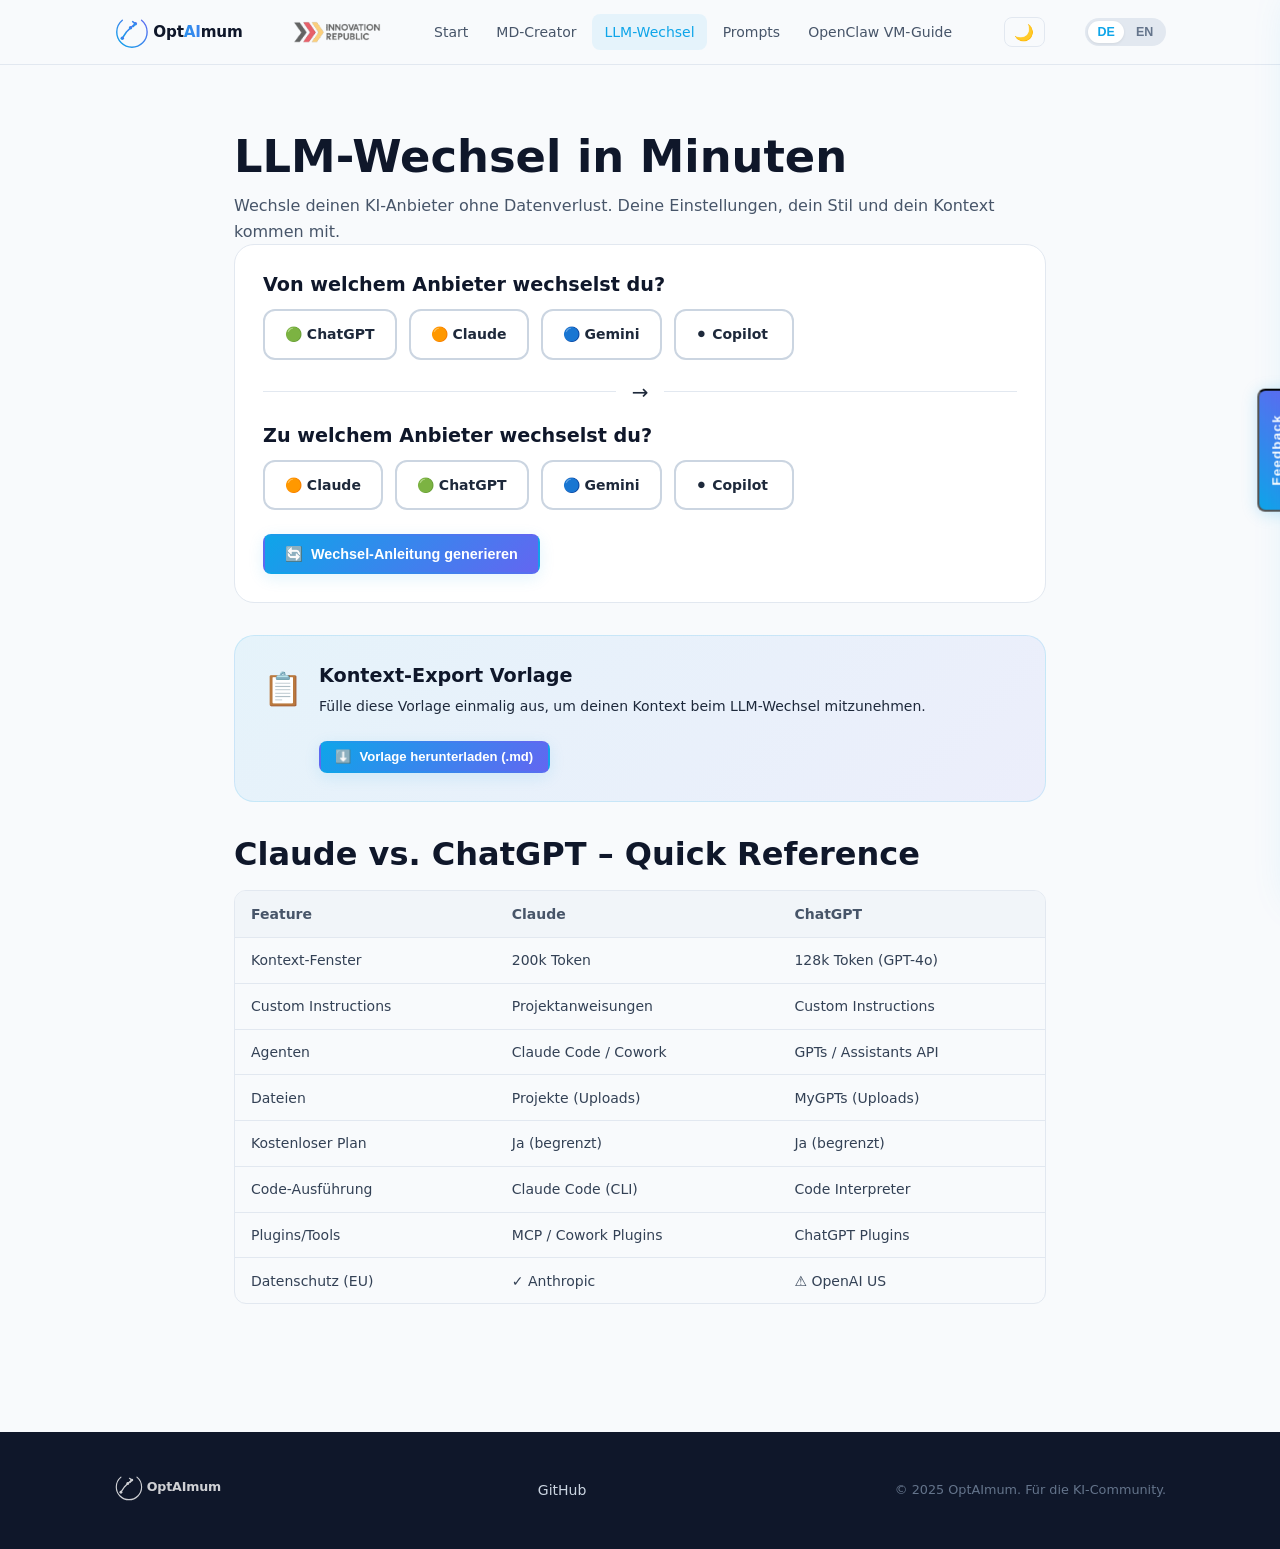
==== commit 3958c3a7: "fix: IR-Logo durch echtes PNG ersetzt (schwarzer BG entfernt) - ir-logo.svg durch ir-logo.png (trans" ====
--- a/llm-switcher.html
+++ b/llm-switcher.html
@@ -43,7 +43,7 @@
   <div class="container navbar-inner">
     <a class="navbar-logo-wrap" href="index.html">
       <img src="assets/logo.svg" alt="OptAImum" height="36"/>
-      <a href="https://www.innovation-republic.de" target="_blank" rel="noopener" class="ir-logo-link"><img src="assets/ir-logo.svg" alt="Innovation Republic" class="ir-logo" onerror="this.style.display='none';this.nextElementSibling.style.display='inline'"/><span class="ir-powered-fallback">powered by <strong>Innovation Republic</strong></span></a>
+      <a href="https://www.innovation-republic.de" target="_blank" rel="noopener" class="ir-logo-link"><img src="assets/ir-logo.png" alt="Innovation Republic" class="ir-logo" onerror="this.style.display='none';this.nextElementSibling.style.display='inline'"/><span class="ir-powered-fallback">powered by <strong>Innovation Republic</strong></span></a>
     </a>
     <button class="hamburger" id="hamburger"><span></span><span></span><span></span></button>
     <div class="navbar-links" id="navLinks">
--- a/css/style.css
+++ b/css/style.css
@@ -100,7 +100,7 @@
 }
 .ir-logo-link:hover { opacity: 1; }
 .ir-logo {
-  height: 14px;
+  height: 24px;
   width: auto;
   display: block;
 }
@@ -528,20 +528,20 @@
 /* Floating trigger tab */
 .feedback-tab {
   position: fixed;
-  right: -2px;
+  right: 4px;
   top: 50%;
   transform: translateY(-50%) rotate(-90deg) translateX(50%);
   transform-origin: right center;
   background: var(--gradient);
   color: var(--white);
-  font-size: 0.75rem;
+  font-size: 0.85rem;
   font-weight: 700;
   letter-spacing: 0.08em;
-  padding: 0.45rem 1.1rem;
+  padding: 0.6rem 1.5rem;
   border-radius: var(--radius-sm) var(--radius-sm) 0 0;
   cursor: pointer;
   z-index: 1100;
-  box-shadow: -2px 0 12px rgba(14,165,233,0.18);
+  box-shadow: -2px 0 16px rgba(14,165,233,0.22);
   user-select: none;
   transition: background var(--transition), box-shadow var(--transition);
   white-space: nowrap;
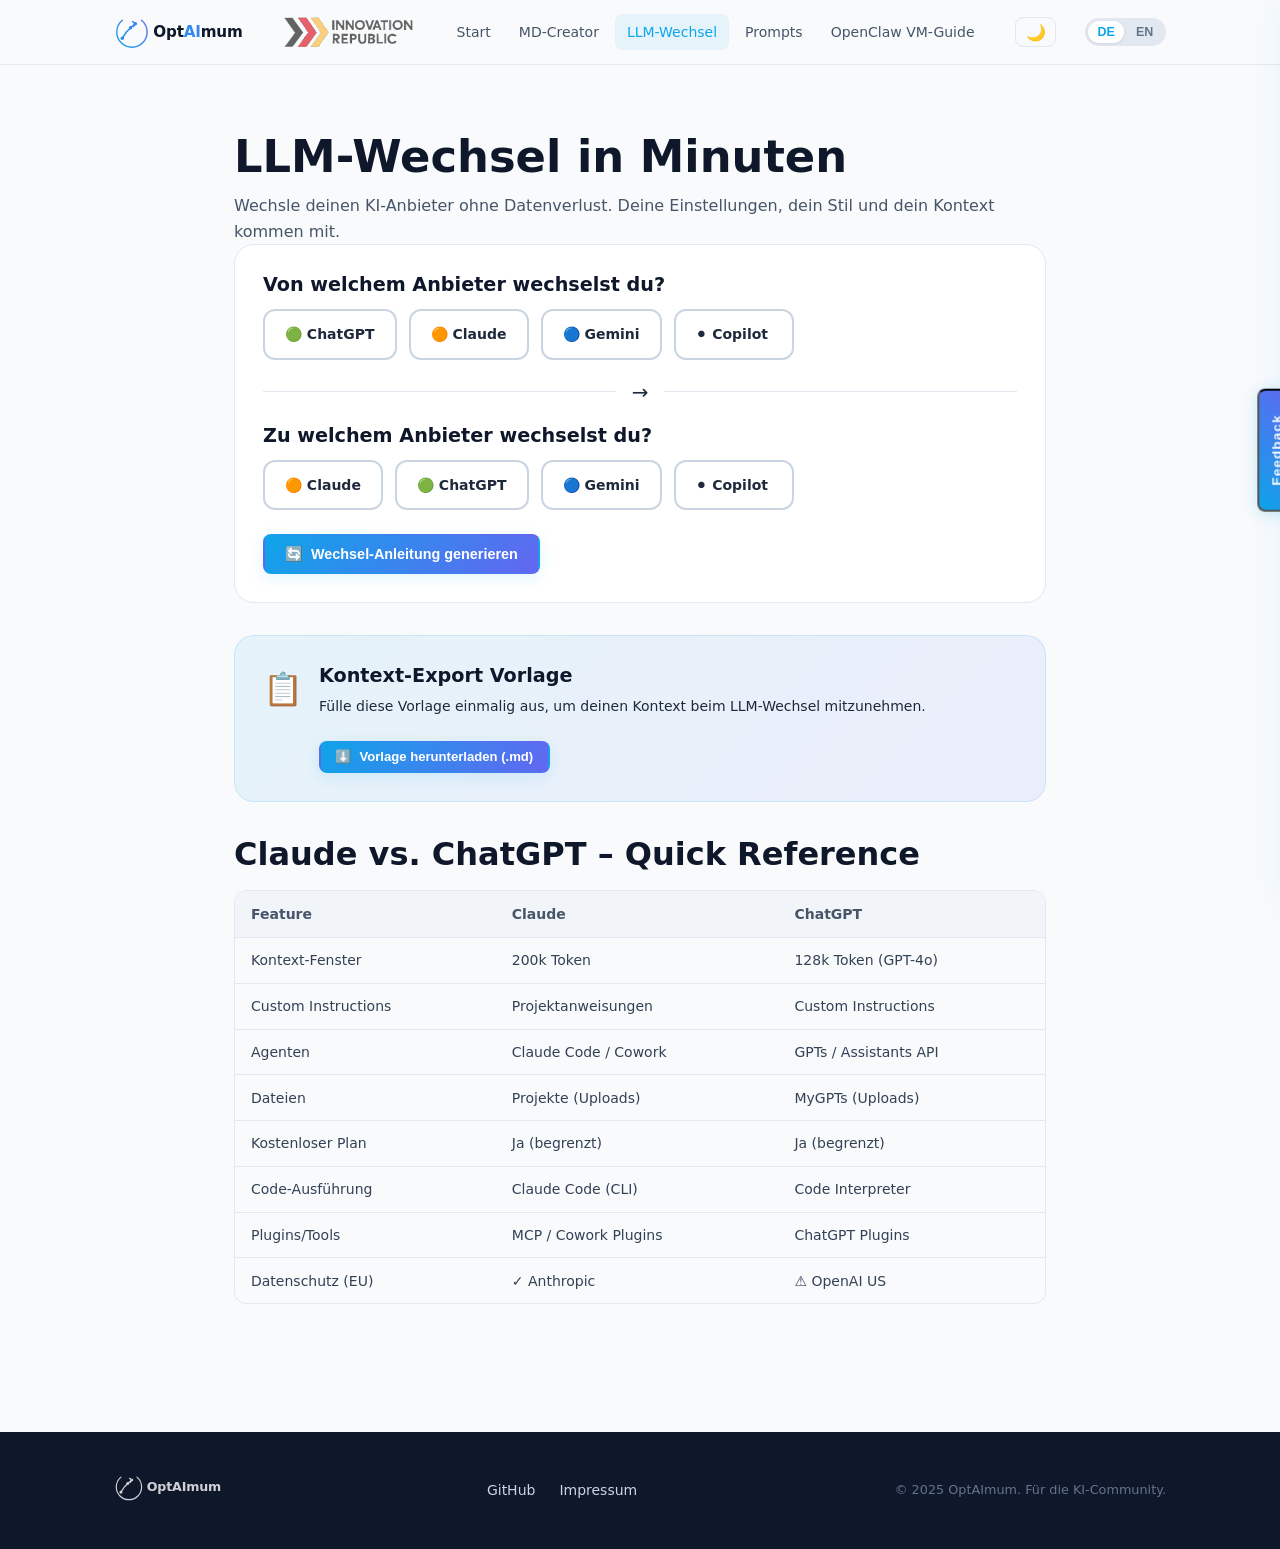
==== commit 8a68e4b4: "feat: v0.1.5 – Impressum Modal - Impressum-Button im Footer aller 5 Seiten (öffnet Modal) - Modal mi" ====
--- a/llm-switcher.html
+++ b/llm-switcher.html
@@ -154,6 +154,7 @@
     <div class="footer-logo"><img src="assets/logo.svg" alt="OptAImum"/></div>
     <div class="footer-links">
       <a href="https://github.com/cryptoclemens/OptAImum" target="_blank">GitHub</a>
+      <a href="#" class="impressum-trigger">Impressum</a>
     </div>
     <span class="text-muted" style="font-size:0.8rem;" data-lang-key="footer.copy">© 2025 OptAImum.</span>
   </div>
--- a/css/style.css
+++ b/css/style.css
@@ -100,7 +100,7 @@
 }
 .ir-logo-link:hover { opacity: 1; }
 .ir-logo {
-  height: 24px;
+  height: 36px;
   width: auto;
   display: block;
 }
@@ -777,3 +777,78 @@
 }
 .darkmode-btn:hover { border-color: var(--primary); color: var(--primary); }
 [data-theme="dark"] .darkmode-btn { border-color: #475569; color: #CBD5E1; }
+
+/* ============================================================
+   Impressum Modal
+   ============================================================ */
+
+.impressum-overlay {
+  display: none;
+  position: fixed;
+  inset: 0;
+  background: rgba(15,23,42,0.55);
+  z-index: 2000;
+  backdrop-filter: blur(2px);
+  -webkit-backdrop-filter: blur(2px);
+  align-items: center;
+  justify-content: center;
+  padding: 1.5rem;
+}
+.impressum-overlay.open { display: flex; }
+
+.impressum-modal {
+  background: var(--white);
+  border-radius: var(--radius);
+  box-shadow: 0 24px 80px rgba(14,165,233,0.13);
+  max-width: 680px;
+  width: 100%;
+  max-height: 85vh;
+  display: flex;
+  flex-direction: column;
+  overflow: hidden;
+}
+.impressum-header {
+  background: var(--gradient);
+  color: var(--white);
+  padding: 1.1rem 1.5rem;
+  display: flex;
+  align-items: center;
+  justify-content: space-between;
+  flex-shrink: 0;
+}
+.impressum-header h2 { margin: 0; font-size: 1.1rem; letter-spacing: 0.02em; }
+.impressum-close {
+  background: none;
+  border: none;
+  color: var(--white);
+  font-size: 1.2rem;
+  cursor: pointer;
+  padding: 0.25rem 0.5rem;
+  border-radius: 6px;
+  opacity: 0.85;
+  transition: opacity var(--transition), background var(--transition);
+}
+.impressum-close:hover { opacity: 1; background: rgba(255,255,255,0.2); }
+.impressum-body {
+  padding: 1.75rem;
+  overflow-y: auto;
+  font-size: 0.875rem;
+  line-height: 1.7;
+  color: var(--gray-700);
+}
+.impressum-body h3 {
+  font-size: 0.82rem;
+  font-weight: 700;
+  text-transform: uppercase;
+  letter-spacing: 0.08em;
+  color: var(--primary);
+  margin: 1.4rem 0 0.4rem;
+}
+.impressum-body h3:first-child { margin-top: 0; }
+.impressum-body p { margin: 0 0 0.5rem; }
+.impressum-body a { color: var(--primary); }
+
+/* Dark mode */
+[data-theme="dark"] .impressum-modal { background: var(--gray-900); color: var(--gray-100); }
+[data-theme="dark"] .impressum-body { color: var(--gray-300); }
+[data-theme="dark"] .impressum-body h3 { color: #38bdf8; }
